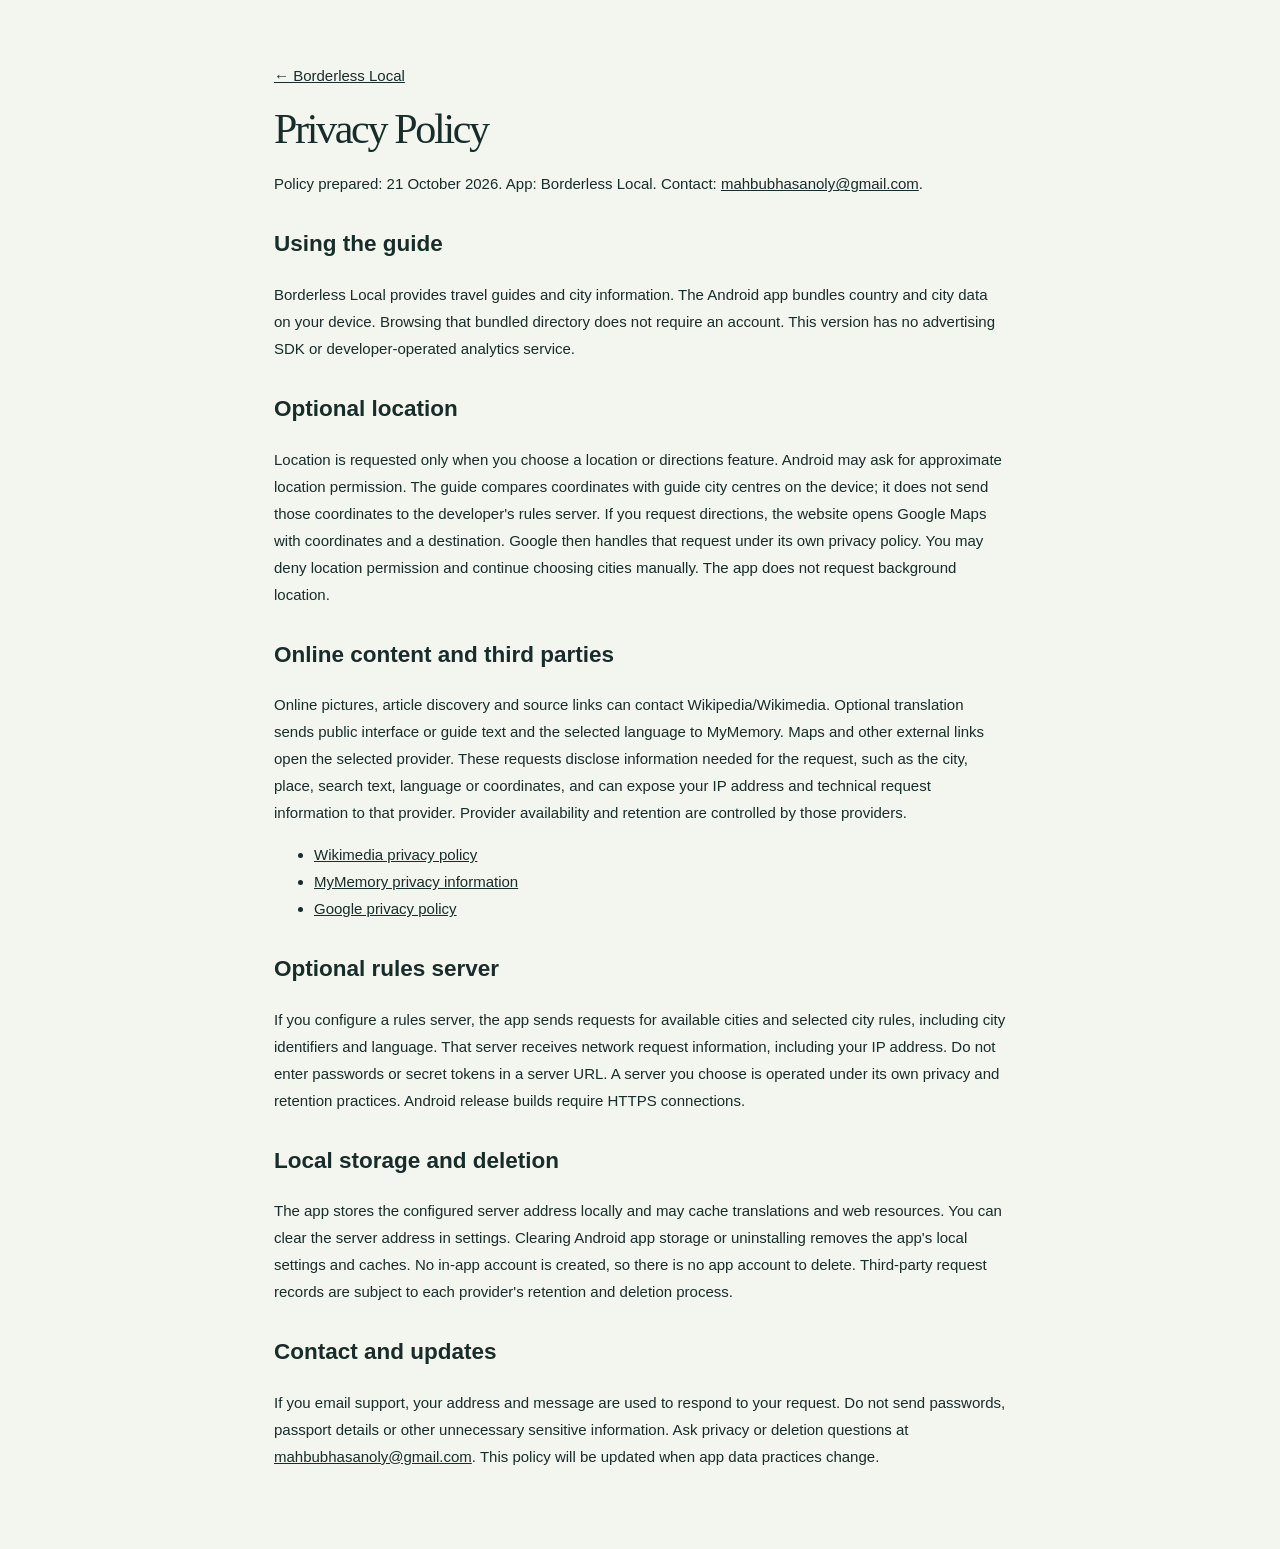
==== src/main/resources/web/privacy.html @ afa3ee54 "Add free Android APK download and privacy page" ====
<!doctype html>
<html lang="en"><head><meta charset="utf-8"><meta name="viewport" content="width=device-width,initial-scale=1"><title>Privacy Policy — Borderless Local</title><link rel="stylesheet" href="styles.css"><style>.policy{max-width:780px;margin:40px auto;padding:24px}.policy h1{font-size:42px}.policy h2{margin-top:30px}.policy p,.policy li{line-height:1.8}</style></head>
<body><main class="policy"><a href="index.html">← Borderless Local</a><h1>Privacy Policy</h1><p>Policy prepared: 21 October 2026. App: Borderless Local. Contact: <a href="mailto:mahbubhasanoly@gmail.com">mahbubhasanoly@gmail.com</a>.</p>
<h2>Using the guide</h2><p>Borderless Local provides travel guides and city information. The Android app bundles country and city data on your device. Browsing that bundled directory does not require an account. This version has no advertising SDK or developer-operated analytics service.</p>
<h2>Optional location</h2><p>Location is requested only when you choose a location or directions feature. Android may ask for approximate location permission. The guide compares coordinates with guide city centres on the device; it does not send those coordinates to the developer's rules server. If you request directions, the website opens Google Maps with coordinates and a destination. Google then handles that request under its own privacy policy. You may deny location permission and continue choosing cities manually. The app does not request background location.</p>
<h2>Online content and third parties</h2><p>Online pictures, article discovery and source links can contact Wikipedia/Wikimedia. Optional translation sends public interface or guide text and the selected language to MyMemory. Maps and other external links open the selected provider. These requests disclose information needed for the request, such as the city, place, search text, language or coordinates, and can expose your IP address and technical request information to that provider. Provider availability and retention are controlled by those providers.</p><ul><li><a href="https://foundation.wikimedia.org/wiki/Policy:Privacy_policy">Wikimedia privacy policy</a></li><li><a href="https://mymemory.translated.net/doc/privacy.php">MyMemory privacy information</a></li><li><a href="https://policies.google.com/privacy">Google privacy policy</a></li></ul>
<h2>Optional rules server</h2><p>If you configure a rules server, the app sends requests for available cities and selected city rules, including city identifiers and language. That server receives network request information, including your IP address. Do not enter passwords or secret tokens in a server URL. A server you choose is operated under its own privacy and retention practices. Android release builds require HTTPS connections.</p>
<h2>Local storage and deletion</h2><p>The app stores the configured server address locally and may cache translations and web resources. You can clear the server address in settings. Clearing Android app storage or uninstalling removes the app's local settings and caches. No in-app account is created, so there is no app account to delete. Third-party request records are subject to each provider's retention and deletion process.</p>
<h2>Contact and updates</h2><p>If you email support, your address and message are used to respond to your request. Do not send passwords, passport details or other unnecessary sensitive information. Ask privacy or deletion questions at <a href="mailto:mahbubhasanoly@gmail.com">mahbubhasanoly@gmail.com</a>. This policy will be updated when app data practices change.</p></main></body></html>
---- src/main/resources/web/styles.css ----
:root{color-scheme:light;--ink:#182c29;--muted:#74817a;--paper:#f3f5ef;--card:#fff;--line:#e3e8df;--green:#285d4b;--green-dark:#173d34;--lime:#d4e17a;--orange:#dc805c;--serif:'Iowan Old Style','Palatino Linotype',Georgia,serif;--sans:'Segoe UI','Noto Sans Bengali','Noto Sans JP','Noto Sans Myanmar',sans-serif}
*{box-sizing:border-box}
.android-download{display:flex;align-items:center;gap:24px;justify-content:space-between;background:#e9eee5;border:1px solid #dce5da;border-radius:14px;padding:22px 26px;margin:8px auto 28px;max-width:820px;width:100%}.android-download h2{font-size:20px;margin:6px 0}.android-download p{font-size:12px;color:var(--muted);max-width:530px;margin:7px 0}.android-download-button{display:inline-block;flex-shrink:0;border-radius:8px;padding:15px 18px;background:var(--green);color:#fff;text-decoration:none;font-size:12px;font-weight:700}.android-download-button:focus-visible{outline:3px solid var(--orange);outline-offset:3px}@media(max-width:650px){.android-download{align-items:stretch;flex-direction:column;padding:20px;gap:12px}.android-download-button{text-align:center}}
html{scroll-behavior:smooth}
body{margin:0;background:var(--paper);color:var(--ink);font:15px/1.55 var(--sans)}
button,input,select{font:inherit}
a{color:inherit}
.shell{max-width:1190px;min-height:100vh;margin:0 auto;padding:0 44px;display:flex;flex-direction:column}
.topbar{height:82px;display:flex;align-items:center;justify-content:space-between;border-bottom:1px solid #dfe5dc}
.language-note{max-width:620px;margin:9px 0 0 auto;color:var(--muted);font-size:10px;line-height:1.55;text-align:right}
.brand{display:inline-flex;align-items:center;gap:12px;color:var(--ink);text-decoration:none}
.brand-mark{width:33px;height:33px;border:1.5px solid var(--green);border-radius:50%;display:grid;place-items:center;position:relative}
.brand-mark:before,.brand-mark:after{content:'';position:absolute;width:17px;height:1.5px;background:var(--green);transform:rotate(-45deg)}
.brand-mark:after{transform:rotate(45deg);width:12px}
.brand-mark span{width:5px;height:5px;border-radius:50%;background:var(--orange);z-index:1}
.brand-name{font-size:13px;font-weight:700;letter-spacing:.06em;text-transform:uppercase}
.brand-name span{font-weight:400;color:var(--green);margin-left:4px}
.header-tools{display:flex;align-items:center;gap:26px}
.header-note,.eyebrow{font-size:9px;line-height:1.4;letter-spacing:.16em;font-weight:700;color:var(--green);text-transform:uppercase}
.header-note{color:#88928c}
.language-wrap{display:flex;align-items:center;gap:9px;color:var(--muted);font-size:11px}
.language-wrap select{max-width:140px;padding:8px 28px 8px 10px;border:1px solid var(--line);border-radius:7px;background:#fff;color:var(--ink);font-size:12px}
.hero{min-height:360px;display:grid;grid-template-columns:1.3fr .7fr;align-items:center;gap:28px;padding:45px 0 30px}
.hero-copy{max-width:640px;padding:10px 0}
.hero-copy>.eyebrow{display:flex;align-items:center;gap:9px}
.status-dot{width:7px;height:7px;border-radius:50%;background:#80a284;box-shadow:0 0 0 4px #80a28420}
h1{font:500 clamp(48px,7vw,82px)/.98 var(--serif);letter-spacing:-.055em;margin:22px 0 20px}
h1 em{font-weight:500;color:var(--green);white-space:nowrap}
.hero-copy>p{max-width:480px;margin:0;color:var(--muted);font-size:14px;line-height:1.9}
.hero-footnote{margin-top:30px;display:flex;align-items:center;gap:9px;font-size:9px;font-weight:700;letter-spacing:.15em;color:#929d96}
.hero-spark{font-size:16px;color:var(--orange)}
.hero-art{position:relative;height:290px;overflow:hidden;border-radius:44% 44% 43% 43%;background:radial-gradient(circle at 49% 44%,#f6efdb 0 13%,transparent 13.5%),linear-gradient(145deg,#dde9dc,#c8d9c9 55%,#a9c4b4);isolation:isolate}
.hero-art:before,.hero-art:after{content:'';position:absolute;inset:18px 32px;border:1px solid #fff9;border-radius:50%;transform:rotate(-30deg) scaleX(.67)}
.hero-art:after{inset:36px 17px;transform:rotate(35deg) scaleX(.67)}
.art-orbit{position:absolute;border:1px solid #ffffffa6;border-radius:50%;z-index:-1}
.orbit-one{width:320px;height:180px;left:50%;top:50%;transform:translate(-50%,-50%) rotate(-33deg)}
.orbit-two{width:230px;height:280px;left:50%;top:50%;transform:translate(-50%,-50%) rotate(26deg)}
.art-sun{position:absolute;width:80px;height:80px;border-radius:50%;background:#d87555;left:50%;top:38%;transform:translate(-50%,-50%);box-shadow:0 0 0 15px #d8755518,0 0 0 31px #d875550d}
.art-pin{position:absolute;left:50%;top:57%;width:26px;height:34px;background:var(--green-dark);border-radius:50% 50% 50% 0;transform:translate(-50%,-50%) rotate(-45deg);box-shadow:0 8px 18px #173d3440}
.art-pin span{position:absolute;width:8px;height:8px;left:9px;top:9px;border-radius:50%;background:var(--lime)}
.art-line{position:absolute;width:1px;height:45px;background:var(--green-dark);left:50%;top:61%;opacity:.55}
.art-label{position:absolute;font-size:8px;letter-spacing:.17em;font-weight:700;color:#355b4d}
.label-top{left:18%;top:22%}.label-bottom{right:12%;bottom:20%}
.search-panel{position:relative;background:var(--card);border:1px solid #e6e9e1;border-radius:14px;padding:25px 28px 22px;box-shadow:0 14px 34px #244f3810;max-width:820px;width:100%;margin:0 auto 26px}
.panel-heading{display:flex;align-items:center;gap:13px;margin-bottom:17px}
.panel-number{font:italic 16px var(--serif);color:var(--orange);border-right:1px solid var(--line);padding-right:13px}
.panel-heading .eyebrow{color:#8b9890}
.panel-heading h2{font-size:15px;margin:4px 0 0;font-weight:600}
.city-row{display:flex;gap:10px}
.select-wrap{position:relative;flex:1;min-width:0}
.field-icon{position:absolute;left:14px;top:50%;transform:translateY(-50%);color:var(--green);font-size:20px;pointer-events:none}
.city-row select{height:49px;width:100%;appearance:none;border:1px solid var(--line);border-radius:8px;padding:0 38px;background:#fbfcf9;color:var(--ink)}
.select-wrap:after{content:'⌄';position:absolute;right:15px;top:50%;transform:translateY(-55%);color:var(--muted);pointer-events:none}
.picker button{border:0;border-radius:8px;background:var(--green);color:#fff;padding:0 18px;min-width:148px;font-size:12px;font-weight:700;display:flex;align-items:center;justify-content:center;gap:15px;cursor:pointer;transition:background .2s,transform .2s}
.picker button:hover:not(:disabled){background:var(--green-dark);transform:translateY(-1px)}
.picker button:disabled,.picker select:disabled,.picker input:disabled{opacity:.56;cursor:not-allowed}
.search-divider{display:flex;align-items:center;gap:12px;margin:20px 0 13px;color:#9aa39c;font-size:8px;font-weight:700;letter-spacing:.15em}
.search-divider:before,.search-divider:after{content:'';height:1px;background:var(--line);flex:1}
.search-label{display:block;font-size:11px;font-weight:600;margin:0 0 7px}
.picker input[type=search]{width:100%;height:42px;border:1px solid var(--line);border-radius:7px;padding:0 12px;background:#fbfcf9;color:var(--ink);font-size:12px;outline:none}
.picker input[type=search]:focus,.city-row select:focus,.language-wrap select:focus{border-color:#7a9a83;box-shadow:0 0 0 3px #285d4b16;outline:none}
.live-search-row{position:relative;display:flex;gap:8px;margin-top:9px}
.live-search-row .search-icon{z-index:1}
.live-search-row input{height:46px!important;padding-left:43px!important;flex:1;min-width:0;font-size:13px!important;background:#fff!important}
.picker .live-search-row button{min-width:112px;height:46px;padding:0 16px}
.live-search-note{font-size:10px;line-height:1.7;color:#8b9690;margin:8px 0 0}
.status{font-size:11px;color:var(--muted);margin:7px 0 0;min-height:16px}
.status.error{color:#a44137}
.results{padding:36px 0 10px}
.result-heading{display:flex;justify-content:space-between;align-items:end;margin-bottom:18px;padding:0 2px}
.result-heading h2{font:500 38px/1.15 var(--serif);letter-spacing:-.035em;margin:5px 0 0}
.result-index{font-size:8px;font-weight:700;letter-spacing:.13em;color:#89958e}
.result-index span{font-size:16px;color:var(--orange);margin-left:5px}
.live-results{background:#e9eee5;border:1px solid #dce5da;border-radius:14px;padding:22px;margin:0 0 16px}
.live-section-head{display:flex;align-items:center;justify-content:space-between;border-bottom:1px solid #d8e0d5;padding-bottom:14px}
.live-section-head .eyebrow{color:#72877a}
.live-section-head h3{font:500 25px/1.2 var(--serif);margin:4px 0 0}
.live-mark{font:italic 24px var(--serif);color:var(--green);width:43px;height:43px;border:1px solid #b9cbbd;border-radius:50%;display:grid;place-items:center}
.live-answer{white-space:pre-wrap;font-size:13px;line-height:1.9;color:#344940;margin:16px 0}
.source-list{display:flex;flex-wrap:wrap;gap:7px;margin:12px 0}
.source-heading,.place-heading{font-size:11px;margin:16px 0 8px;color:var(--green-dark)}
.source-link{font-size:10px;color:var(--green);padding:6px 10px;border:1px solid #ccd9cd;border-radius:20px;text-decoration:none;background:#ffffff85}
.source-link:hover,.place-link:hover{text-decoration:underline}
.place-grid{display:grid;grid-template-columns:repeat(2,minmax(0,1fr));gap:12px}
.place-heading{grid-column:1/-1}
.place-card{background:#fff;border:1px solid #e2e8df;border-radius:11px;overflow:hidden;min-width:0;box-shadow:0 5px 16px #244f3808}
.place-card>img{width:100%;height:190px;object-fit:cover;background:#e6ede5;display:block}
.place-body{padding:14px 15px 13px}
.place-body h4{margin:0 0 5px;font-size:14px;line-height:1.4}
.place-address,.place-coordinates,.photo-credit,.map-credit{font-size:10px;line-height:1.6;color:#77847c;margin:0 0 7px}
.place-coordinates{font-variant-numeric:tabular-nums}
.place-actions{display:flex;flex-wrap:wrap;gap:7px;margin:10px 0}
.place-link{font-size:10px;color:var(--green);font-weight:700;text-decoration:none;padding:7px 9px;background:#eef3ea;border-radius:6px}
.map-preview{border-top:1px solid #edf0eb;padding-top:8px;margin-top:8px}
.map-preview summary{font-size:10px;color:var(--green);font-weight:700;cursor:pointer;list-style:none}
.map-preview summary::-webkit-details-marker{display:none}
.map-preview summary:after{content:'＋';float:right;font-size:13px}
.map-preview[open] summary:after{content:'−'}
.map-preview iframe{width:100%;height:195px;border:0;border-radius:7px;margin-top:8px;background:var(--paper)}
.map-credit{margin:3px 0 0;text-align:right}
.photo-credit{font-size:9px;margin:8px 0 0}
.photo-credit a{color:var(--green)}
.live-config-hint{background:#fff;border:1px solid #dce5da;border-radius:7px;padding:11px 13px;font-size:11px;line-height:1.7;color:var(--muted);margin:14px 0 0}
.card-grid{display:grid;grid-template-columns:1fr 1fr;gap:14px}
.info-card{background:var(--card);border:1px solid #e5e9e1;border-radius:12px;padding:20px 21px;min-height:170px}
.transit-card{background:#f9f8f2}
.card-title{display:flex;gap:12px;align-items:center;padding-bottom:13px;border-bottom:1px solid var(--line)}
.card-icon{display:grid;place-items:center;width:35px;height:35px;border-radius:9px;background:#edf2e9;color:var(--green);font-size:19px}
.transit-icon{background:#f3ebe3;color:var(--orange)}
.card-title h3{margin:3px 0 0;font-size:14px;font-weight:600}
.card-title .eyebrow{font-size:8px;color:#849188}
.entry-list{padding-top:3px}
.entry{padding:12px 0 10px;border-bottom:1px solid #eef0eb}
.entry:last-child{border-bottom:0;padding-bottom:3px}
.entry h4{font-size:12px;margin:0 0 4px;font-weight:700}
.recommendation-card{padding:12px 0 13px}
.recommendation-image{display:block;width:100%;height:142px;object-fit:cover;border-radius:8px;margin:8px 0 3px;background:#e9eee7}
.recommendation-image[hidden],.photo-fallback[hidden]{display:none!important}
.photo-fallback{display:grid;place-items:center;width:100%;height:142px;margin:8px 0 3px;border-radius:8px;background:linear-gradient(135deg,#e8eee8,#f4efe2);color:#65756b;font-size:10px;text-align:center}
.image-credit{display:block;width:max-content;margin-top:3px;color:#77857c;font-size:9px;text-decoration:underline}
.listing-note{font-size:10px!important;line-height:1.6!important;margin:4px 0 8px!important;color:var(--muted)}
.food-discovery-heading{margin:16px 0 2px;padding-top:12px;border-top:1px solid var(--line);font-size:12px}
.food-shop-heading{margin:10px 0 5px;font-size:11px;font-weight:700;color:var(--green-dark)}
.food-shop-results{margin:10px 0 2px;padding:9px 10px;border:1px solid var(--line);border-radius:8px;background:#f7f8f3}
.food-shop-results h6{margin:0 0 6px;font-size:10px;color:var(--green-dark)}
.food-shop-entry{padding:7px 0;border-top:1px solid var(--line)}
.food-shop-entry strong{display:block;font-size:10px}
.directions-link{border:0;cursor:pointer;font-family:inherit}
.directions-link:focus-visible,.entry-link:focus-visible{outline:3px solid #9ab7a3;outline-offset:2px}
.entry p{font-size:11px;line-height:1.8;color:var(--muted);margin:0;white-space:pre-wrap}
.entry-tag{font-size:8px;text-transform:uppercase;color:var(--orange);font-weight:700;letter-spacing:.1em;margin-bottom:3px}
.empty{color:var(--muted);font-size:11px;line-height:1.7;padding:12px 0 3px}
footer{margin-top:auto;padding:33px 0 19px;display:flex;align-items:center;gap:11px;color:#8b9690;font-size:8px;letter-spacing:.1em}
.footer-brand{font:italic 13px var(--serif);color:var(--green);letter-spacing:0}
footer span:nth-child(2){letter-spacing:0;font-size:9px}
.footer-line{height:1px;background:#dfe5dc;flex:1}

@media(max-width:760px){.shell{padding:0 24px}.hero{min-height:320px;grid-template-columns:1.2fr .8fr;gap:12px}.hero-art{height:235px}.result-heading h2{font-size:33px}}
@media(max-width:560px){.shell{padding:0 17px}.topbar{height:68px}.header-note{display:none}.header-tools{gap:10px}.language-wrap select{max-width:112px}.language-note{margin:8px 0 0;font-size:9px;text-align:left}.hero{min-height:auto;grid-template-columns:1fr;padding:32px 0 24px}.hero-art{height:170px;width:80%;max-width:300px;justify-self:center;margin:2px 0 8px}.hero-copy{padding:0}.hero-copy>p{font-size:13px}.hero-footnote{margin-top:19px;letter-spacing:.1em}.art-sun{width:60px;height:60px}.search-panel{padding:20px 17px;margin-bottom:15px}.city-row{flex-direction:column}.city-row button{height:46px;width:100%}.live-search-row{flex-direction:column}.picker .live-search-row button{height:44px;width:100%}.result-heading{align-items:center}.result-heading h2{font-size:30px}.result-index{font-size:7px}.live-results{padding:16px}.place-grid,.card-grid{grid-template-columns:1fr}.place-card>img{height:200px}.info-card{padding:17px}footer{flex-wrap:wrap;line-height:1.8;padding-top:26px}footer .footer-line{display:none}footer span:last-child{width:100%;padding-left:24px}}
.destination-row{display:grid;grid-template-columns:1fr 1fr auto;gap:10px;align-items:end}
.destination-field{display:grid;gap:6px;font-size:10px;font-weight:700;color:var(--muted)}
.destination-field select,.destination-field input[type=search]{height:49px;width:100%;border:1px solid var(--line);border-radius:8px;padding:0 12px;background:#fbfcf9;color:var(--ink);font-size:13px;min-width:0}
.destination-row select:focus,.destination-row input:focus,.picker input[type=search]:focus,.language-wrap select:focus{border-color:#7a9a83;box-shadow:0 0 0 3px #285d4b16;outline:none}
.picker .destination-row button{height:49px;min-width:142px}
.travel-grid{display:grid;grid-template-columns:repeat(3,minmax(0,1fr));gap:14px}
.database-guide-card{grid-column:1/-1;min-height:0}
.database-guide-columns{display:grid;grid-template-columns:1fr 1fr;gap:24px}
.database-guide-columns section>h4{font-size:12px;margin:13px 0 2px;color:var(--green-dark)}
.result-heading{align-items:center}
.result-heading h2{margin:6px 0 2px}
.result-heading p{color:var(--muted);font-size:11px;margin:0}
.entry-link{display:inline-block;margin-top:7px;font-size:10px;color:var(--green);font-weight:700;text-decoration:none;padding:5px 8px;background:#eef3ea;border-radius:6px}
.entry-link:hover{text-decoration:underline}
.accuracy-note{max-width:850px;margin:16px auto 0;color:var(--muted);font-size:10px;line-height:1.8}
.coverage-note{max-width:820px;width:100%;margin:0 auto 16px;padding:16px 20px;border-left:2px solid #a7bea9;background:#edf1e9}
.coverage-note p{margin:6px 0 0;color:var(--muted);font-size:11px;line-height:1.8}
#search{margin-bottom:4px}
@media(max-width:760px){.travel-grid{grid-template-columns:1fr 1fr}.destination-row{grid-template-columns:1fr 1fr}.destination-row button{grid-column:1/-1}.picker .destination-row button{width:100%}}
@media(max-width:560px){.destination-row{grid-template-columns:1fr}.destination-row button{grid-column:auto}.picker .destination-row button{height:46px}.travel-grid{grid-template-columns:1fr}.result-heading{align-items:flex-start}.result-index{display:none}.coverage-note{padding:14px 16px}}
@media(max-width:560px){.recommendation-image,.photo-fallback{height:190px}}
.search-panel{max-width:1060px}
.destination-row{grid-template-columns:minmax(0,1fr) minmax(0,1fr) auto auto}
.picker .location-button{min-width:160px;border:1px solid #b7cbbc;background:#fff;color:var(--green);padding:0 12px;gap:8px}
.picker .location-button:hover:not(:disabled){background:#edf3ed;color:var(--green-dark)}
.location-privacy{margin:9px 0 0;color:var(--muted);font-size:10px;line-height:1.65}
.city-field-wrap{position:relative;min-width:0}
.country-field-wrap{position:relative;min-width:0}
.country-picker{position:absolute;top:calc(100% + 5px);left:0;right:0;z-index:30;padding:8px;border:1px solid var(--line);border-radius:9px;background:#fff;box-shadow:0 12px 30px #102c2225}
.country-picker[hidden]{display:none}
.country-options-list{display:grid;gap:5px;max-height:230px;overflow:auto;overscroll-behavior:contain}
.country-option{width:100%;min-height:38px;border:1px solid transparent;border-radius:7px;background:#fff;color:var(--ink);padding:8px 10px;text-align:left;font-size:11px;cursor:pointer}
.country-option:hover,.country-option[aria-selected=true]{border-color:#7a9a83;background:#e8f0e8;color:var(--green-dark)}
.city-picker{position:absolute;top:calc(100% + 5px);left:0;right:0;z-index:20;display:block;margin:0;padding:9px;border:1px solid var(--line);border-radius:9px;background:#fff;box-shadow:0 12px 30px #102c2225}
.city-picker[hidden]{display:none}
.city-picker-count{margin:0 0 7px;color:var(--muted);font-size:10px;line-height:1.5}
.city-options-list{display:grid;grid-template-columns:repeat(2,minmax(0,1fr));gap:6px;max-height:240px;overflow:auto;overscroll-behavior:contain}
.city-option{min-height:36px;border:1px solid var(--line);border-radius:7px;background:#fff;color:var(--ink);padding:7px 10px;text-align:left;font-size:11px;cursor:pointer;overflow-wrap:anywhere}
.city-option:hover,.city-option[aria-selected=true]{border-color:#7a9a83;background:#e8f0e8;color:var(--green-dark)}
.city-empty{grid-column:1/-1;color:var(--muted);font-size:11px;padding:8px}
.directory-entry{border-top:1px solid var(--line);padding:10px 0}
.geo-credit{font-size:9px;color:var(--muted);text-decoration:none}
.geo-credit:hover{text-decoration:underline}
@media(max-width:560px){.city-options-list{grid-template-columns:1fr 1fr;max-height:200px}.destination-field input[type=search]{font-size:16px}.city-picker{left:0;right:0}}
@media(max-width:760px){.destination-row{grid-template-columns:1fr 1fr}.destination-row #location-button{grid-column:1}.destination-row #show-button{grid-column:2}.picker .destination-row button{min-width:0;width:100%;padding:0 8px}}
@media(max-width:560px){.destination-row{grid-template-columns:1fr}.destination-row #location-button,.destination-row #show-button{grid-column:auto}.picker .destination-row button{height:46px}}
@media(max-width:560px){.database-guide-columns{grid-template-columns:1fr;gap:0}}
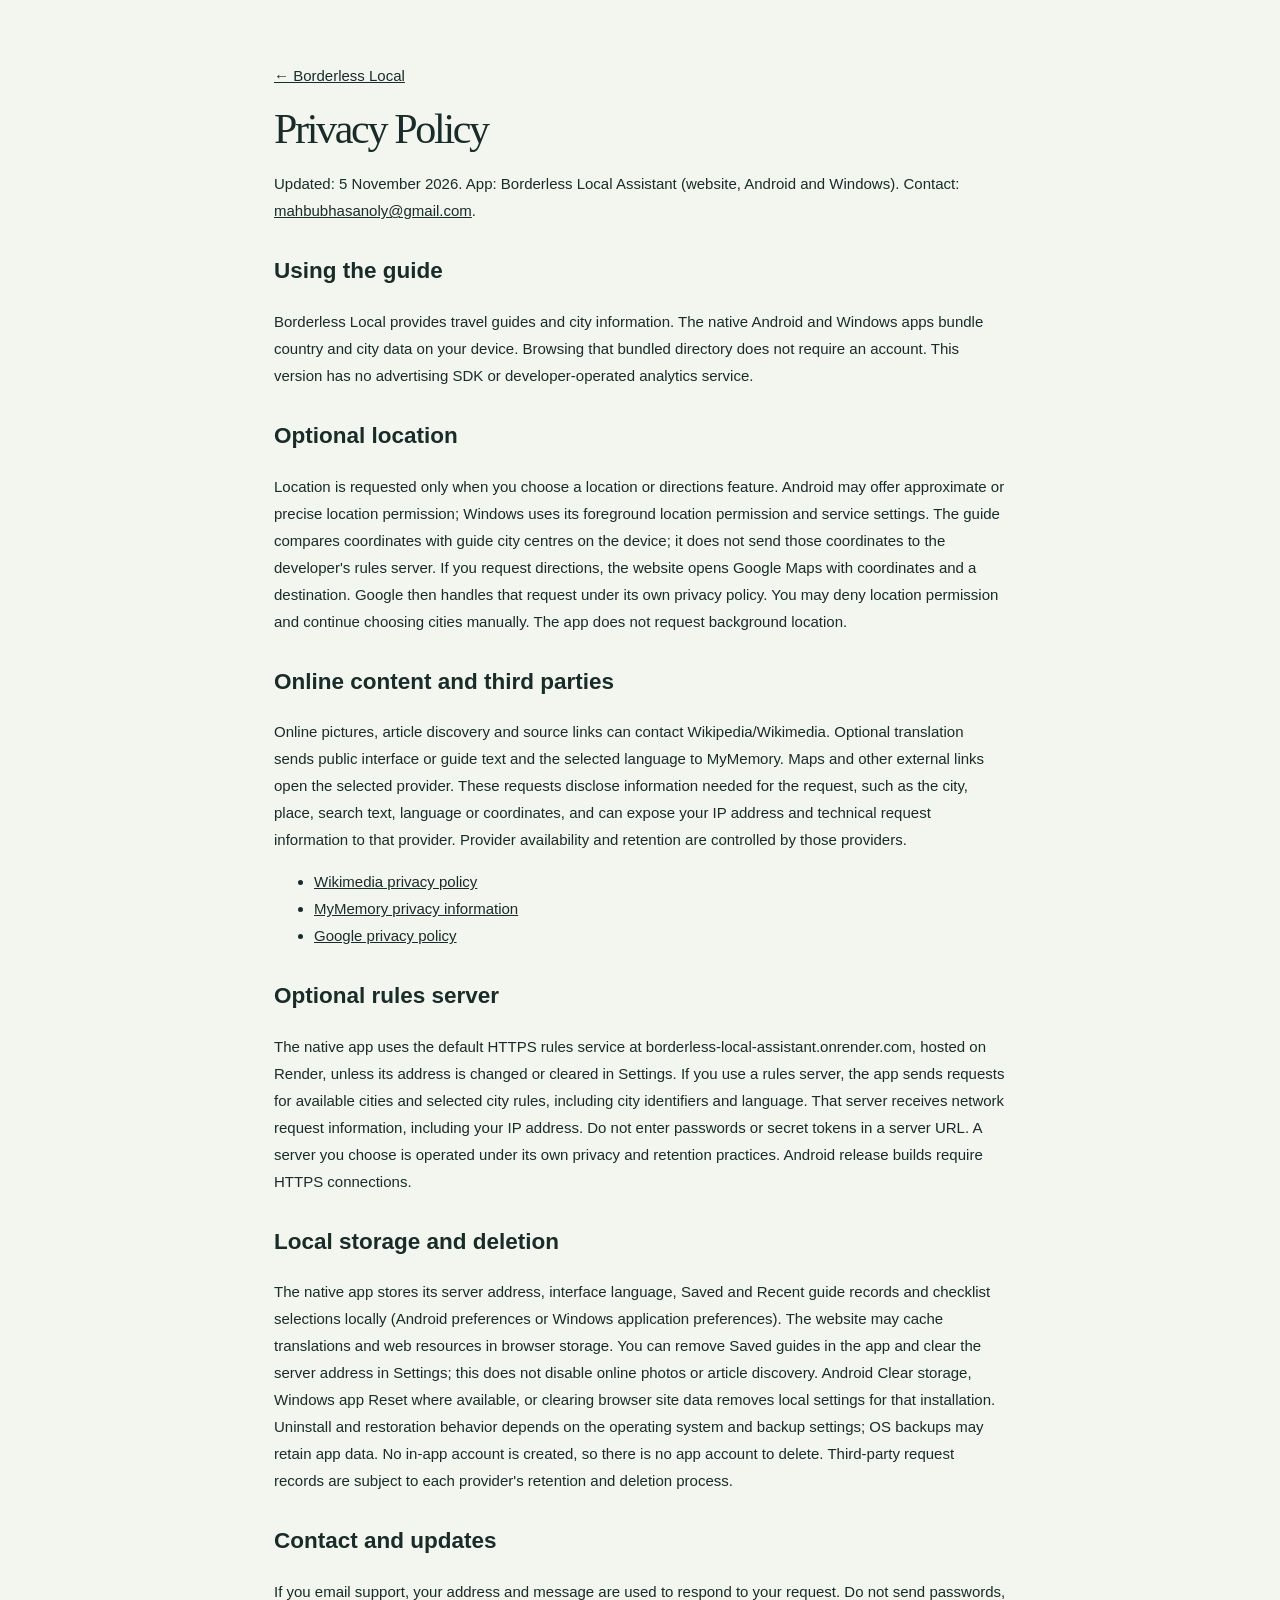
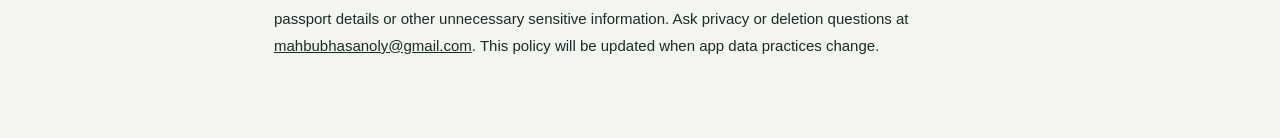
==== commit a7801049: "Add native privacy and license screen and refresh release documentation" ====
--- a/src/main/resources/web/privacy.html
+++ b/src/main/resources/web/privacy.html
@@ -1,9 +1,9 @@
 <!doctype html>
 <html lang="en"><head><meta charset="utf-8"><meta name="viewport" content="width=device-width,initial-scale=1"><title>Privacy Policy — Borderless Local</title><link rel="stylesheet" href="styles.css"><style>.policy{max-width:780px;margin:40px auto;padding:24px}.policy h1{font-size:42px}.policy h2{margin-top:30px}.policy p,.policy li{line-height:1.8}</style></head>
-<body><main class="policy"><a href="index.html">← Borderless Local</a><h1>Privacy Policy</h1><p>Policy prepared: 21 October 2026. App: Borderless Local. Contact: <a href="mailto:mahbubhasanoly@gmail.com">mahbubhasanoly@gmail.com</a>.</p>
-<h2>Using the guide</h2><p>Borderless Local provides travel guides and city information. The Android app bundles country and city data on your device. Browsing that bundled directory does not require an account. This version has no advertising SDK or developer-operated analytics service.</p>
-<h2>Optional location</h2><p>Location is requested only when you choose a location or directions feature. Android may ask for approximate location permission. The guide compares coordinates with guide city centres on the device; it does not send those coordinates to the developer's rules server. If you request directions, the website opens Google Maps with coordinates and a destination. Google then handles that request under its own privacy policy. You may deny location permission and continue choosing cities manually. The app does not request background location.</p>
+<body><main class="policy"><a href="index.html">← Borderless Local</a><h1>Privacy Policy</h1><p>Updated: 5 November 2026. App: Borderless Local Assistant (website, Android and Windows). Contact: <a href="mailto:mahbubhasanoly@gmail.com">mahbubhasanoly@gmail.com</a>.</p>
+<h2>Using the guide</h2><p>Borderless Local provides travel guides and city information. The native Android and Windows apps bundle country and city data on your device. Browsing that bundled directory does not require an account. This version has no advertising SDK or developer-operated analytics service.</p>
+<h2>Optional location</h2><p>Location is requested only when you choose a location or directions feature. Android may offer approximate or precise location permission; Windows uses its foreground location permission and service settings. The guide compares coordinates with guide city centres on the device; it does not send those coordinates to the developer's rules server. If you request directions, the website opens Google Maps with coordinates and a destination. Google then handles that request under its own privacy policy. You may deny location permission and continue choosing cities manually. The app does not request background location.</p>
 <h2>Online content and third parties</h2><p>Online pictures, article discovery and source links can contact Wikipedia/Wikimedia. Optional translation sends public interface or guide text and the selected language to MyMemory. Maps and other external links open the selected provider. These requests disclose information needed for the request, such as the city, place, search text, language or coordinates, and can expose your IP address and technical request information to that provider. Provider availability and retention are controlled by those providers.</p><ul><li><a href="https://foundation.wikimedia.org/wiki/Policy:Privacy_policy">Wikimedia privacy policy</a></li><li><a href="https://mymemory.translated.net/doc/privacy.php">MyMemory privacy information</a></li><li><a href="https://policies.google.com/privacy">Google privacy policy</a></li></ul>
-<h2>Optional rules server</h2><p>If you configure a rules server, the app sends requests for available cities and selected city rules, including city identifiers and language. That server receives network request information, including your IP address. Do not enter passwords or secret tokens in a server URL. A server you choose is operated under its own privacy and retention practices. Android release builds require HTTPS connections.</p>
-<h2>Local storage and deletion</h2><p>The app stores the configured server address locally and may cache translations and web resources. You can clear the server address in settings. Clearing Android app storage or uninstalling removes the app's local settings and caches. No in-app account is created, so there is no app account to delete. Third-party request records are subject to each provider's retention and deletion process.</p>
+<h2>Optional rules server</h2><p>The native app uses the default HTTPS rules service at borderless-local-assistant.onrender.com, hosted on Render, unless its address is changed or cleared in Settings. If you use a rules server, the app sends requests for available cities and selected city rules, including city identifiers and language. That server receives network request information, including your IP address. Do not enter passwords or secret tokens in a server URL. A server you choose is operated under its own privacy and retention practices. Android release builds require HTTPS connections.</p>
+<h2>Local storage and deletion</h2><p>The native app stores its server address, interface language, Saved and Recent guide records and checklist selections locally (Android preferences or Windows application preferences). The website may cache translations and web resources in browser storage. You can remove Saved guides in the app and clear the server address in Settings; this does not disable online photos or article discovery. Android Clear storage, Windows app Reset where available, or clearing browser site data removes local settings for that installation. Uninstall and restoration behavior depends on the operating system and backup settings; OS backups may retain app data. No in-app account is created, so there is no app account to delete. Third-party request records are subject to each provider's retention and deletion process.</p>
 <h2>Contact and updates</h2><p>If you email support, your address and message are used to respond to your request. Do not send passwords, passport details or other unnecessary sensitive information. Ask privacy or deletion questions at <a href="mailto:mahbubhasanoly@gmail.com">mahbubhasanoly@gmail.com</a>. This policy will be updated when app data practices change.</p></main></body></html>
--- a/src/main/resources/web/styles.css
+++ b/src/main/resources/web/styles.css
@@ -184,3 +184,6 @@
 @media(max-width:760px){.destination-row{grid-template-columns:1fr 1fr}.destination-row #location-button{grid-column:1}.destination-row #show-button{grid-column:2}.picker .destination-row button{min-width:0;width:100%;padding:0 8px}}
 @media(max-width:560px){.destination-row{grid-template-columns:1fr}.destination-row #location-button,.destination-row #show-button{grid-column:auto}.picker .destination-row button{height:46px}}
 @media(max-width:560px){.database-guide-columns{grid-template-columns:1fr;gap:0}}
+
+#install-app[hidden],#install-help[hidden]{display:none!important}
+#install-help{padding:14px 16px;background:#fff;border:1px solid #b7cbb8;border-radius:10px;line-height:1.7;font-size:14px;max-width:100%}#install-help:focus{outline:2px solid var(--green);outline-offset:3px}#install-app:disabled{opacity:.65;cursor:wait}
